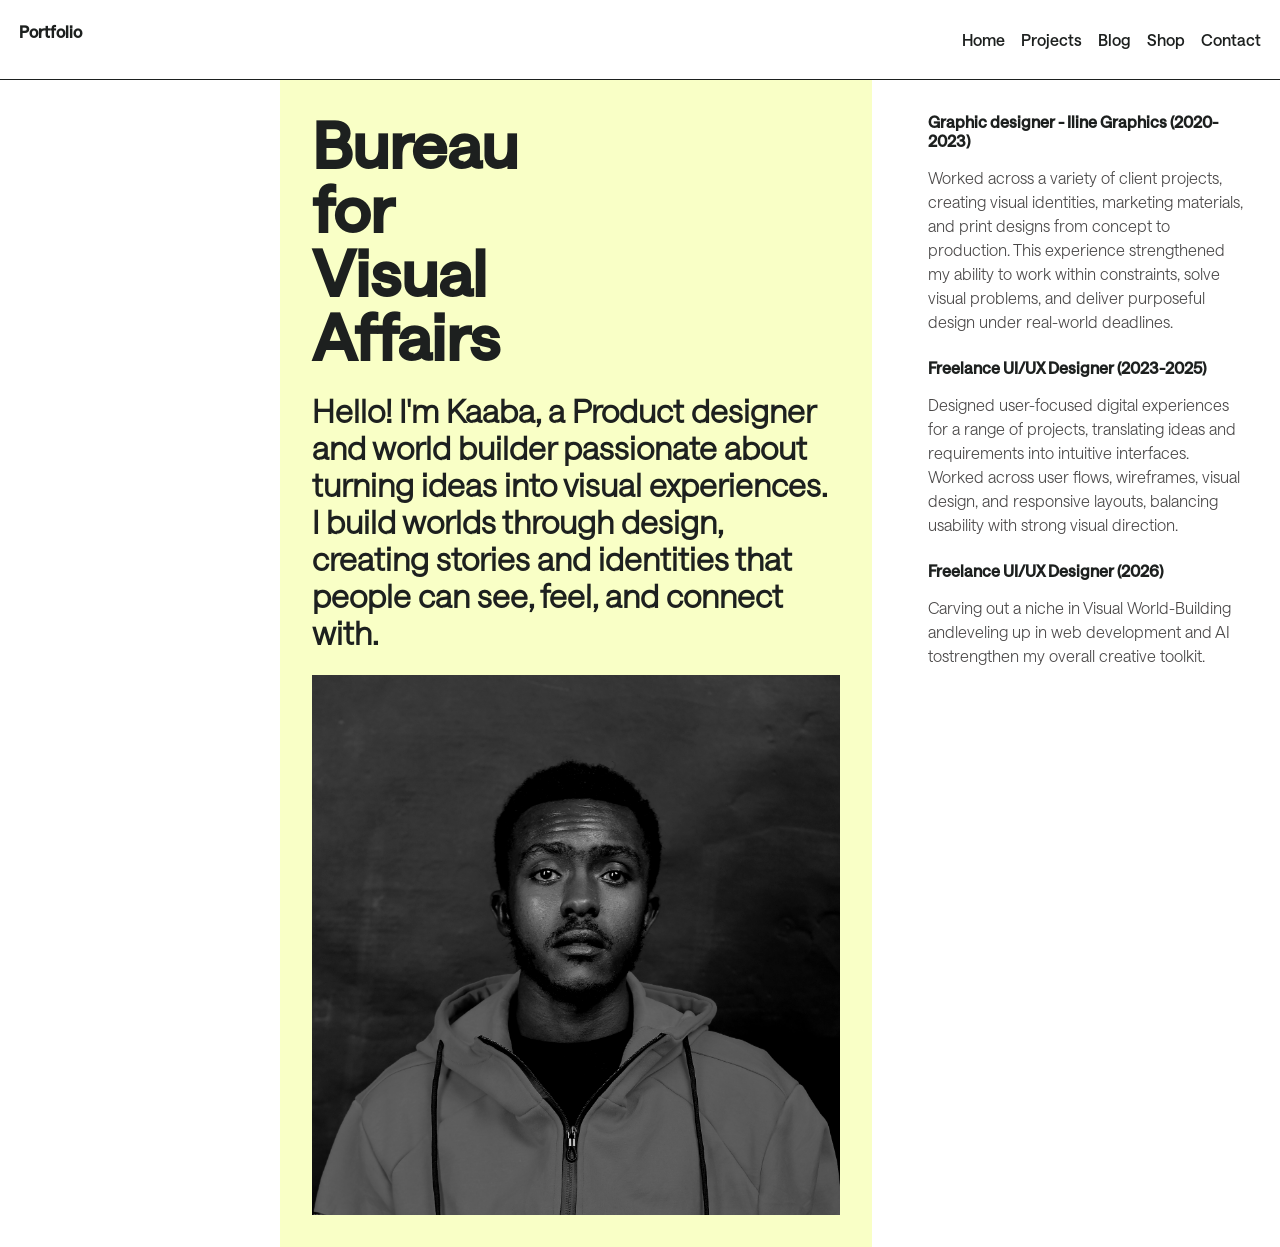
==== index.html @ 259a39a0 "update" ====
<!DOCTYPE html>
<html lang="en">
<head>
  <meta charset="UTF-8">
  <meta name="viewport" content="width=device-width, initial-scale=1.0">
  <link rel="stylesheet" href="style.css">
  <title>Onlykaaba 
    Portforlio
  </title>
</head>
<body>
  <header>
   <h4>Portfolio</h4>
   <nav>
      <ul class="menu">
       <li ><a class="menu-item" href="index.html">Home</a></li>
       <li ><a class="menu-item" href="projects.html">Projects</a></li>
       <li><a class="menu-item" href="blog.html">Blog</a></li>
       <li><a class="menu-item" href="shop.html">Shop</a></li>
       <li ><a class="menu-item" href="contact.html">Contact</a></li>
      </ul>
   </nav>
  </header>
 <main>
  <section class="intro">
    <div class="about">
      <h4></h4>
    </div>
  </section>
   <section class="Hero">
      <div class="container">
        <h1>Bureau for Visual Affairs</h1>
       <div class="text-box">
         <h5>Hello! I'm Kaaba, a Product designer and world builder passionate about turning ideas into visual experiences. I build worlds through design, creating stories and identities that people can see, feel, and connect with.</h5>
       </div>
       <div class="hero-image"></div>
      </div>
   </section>

   <section class="story">
    <div class="">
          <div class="experience">
            <div class="i-line">
              <h4>Graphic designer - Iline Graphics <b>(2020-2023)</b></h4>
              <p>Worked across a variety of client projects, creating visual identities, marketing materials, and print designs from concept to production. This experience strengthened my ability to work within constraints, solve visual problems, and deliver purposeful design under real-world deadlines.</p>
            </div>
            <div class="i-line">
              <h4>Freelance UI/UX Designer <b>(2023-2025)</b></h4>
              <p>Designed user-focused digital experiences for a range of projects, translating ideas and requirements into intuitive interfaces. Worked across user flows, wireframes, visual design, and responsive layouts, balancing usability with strong visual direction.</p>
            </div>
            <div class="i-line">
              <h4>Freelance UI/UX Designer <b>(2026)</b></h4>
              <p>Carving out a niche in Visual World-Building andleveling up in web development and AI tostrengthen my overall creative toolkit.</p>
            </div>
          </div>
      </div>
   </section>
 </main>
</body>



  

</html>
---- style.css ----
/* global styles */
*{
    margin: 0;
    box-sizing: border-box;
    /* border: 1px solid black; */
}

@font-face {
    font-family: 'saans' ;
    src: url(/resources/saans-font-family/Saans-TRIAL-Medium.otf);
}

@font-face {
    font-family: 'saans-light' ;
    src: url(/resources/saans-font-family/Saans-TRIAL-Light.otf);
}










a{
    text-decoration: none;
    color: #0e9594;
}

p{
    font-family: 'saans-light';
    font-weight: normal;
    color: rgb(73, 71, 71);
    line-height: 150%;
    
   
}

h1{
    font-family: 'saans';
    font-size: clamp(64px , 5vw, 96px);
    line-height: 100%;
}

h4{
    font-family: 'saans';
    margin-bottom: 1rem;

}

h5{
    font-family: 'saans-light';
    font-size:clamp(24px, 5vw, 32px);
}


html body{
    font-family:'satoshi' ;
    font-weight: normal;
    color: #1d201f;
    overflow-x: hidden;
    margin-top: 80px;
}


main{
    display: grid;
    grid-template-columns: 20% 1fr 30%;
    justify-items: stretch;
    gap: 24px;
    min-height: 100dvh; 
    width: 100%;
}

section{
    display: flex;
    flex-direction: column;
    gap: 80px;
}

.story{
    padding: clamp(1rem ,5vw ,2rem );
}


.hero > .container{
    display: flex;
    flex-direction: column;
    width: 100%;
}

.exp{
    background-color: #f9ffc6;
    padding: 1rem;
}




/* header section */
header{
    display: flex;
    justify-content: space-between;
    align-items: center;
    height: 80px;
    padding: 1.2rem;
    width: 100%;
    position: fixed;
    top: 0;
    font-family: 'saans';
    background-color: white;
    border-bottom: 1px solid #1d201f;
}
.menu{
    display: flex;
    list-style-type: none;
}

.menu-item{
    margin-left: 1rem;
    color: #1d201f;
}



/* hero section */
.Hero{
    background-color: #f9ffc6;
    padding: clamp(1rem ,5vw ,2rem );
}
.container{
 display: grid;
 grid-template-columns: 1fr 1fr;
 gap:  24px 0;
}

.container > img{
    width: 100%;
}

.text-box{
    display: flex;
    flex-direction: column;
    gap: 16px;
   
}

.hero-image{
    grid-column: 1 / 4;
    min-width: 200px;
  
}




.hero-image{
  background-image: url(/resources/black\ and\ white\ \(1\).png);
  height: 60dvh;
  background-repeat: no-repeat;
  background-size: cover;
  background-position: center;
}


.experience{
    display: flex;
    flex-direction: column;
    gap: 24px;
}







































@media (max-width: 768px) {
  nav {
    display: none; /* Hidden on screens wider than 768px */
  }

  .text-box{
    grid-column: 1 / 4;
}


 .intro{
    display: none;
 }

 
main{
    display: grid;
    grid-template-columns: 1fr ;
    justify-items: stretch; 
}

.container{
   display: flex;
   flex-direction: column;
   gap: 16px;
}


}


@media (min-width: 768px) and (max-width: 1024px) {

.text-box{
   grid-column: 1 / 3;
}

.experience{
    display: grid;
    grid-template-columns: repeat(1, 1fr);
    gap: 24px;
}

.i-line{
    padding: 1rem;
}

main{
    display: grid;
    grid-template-columns: 10% 1fr 20%;
    justify-items: stretch;
    min-height: 100dvh; 
    padding: 0 1.5rem;
}



}


@media (min-width: 1024px){
    .text-box{
        grid-column: 1 / 4;
    }

    .hero-image{
        grid-column: 1 / 5;
    }
}
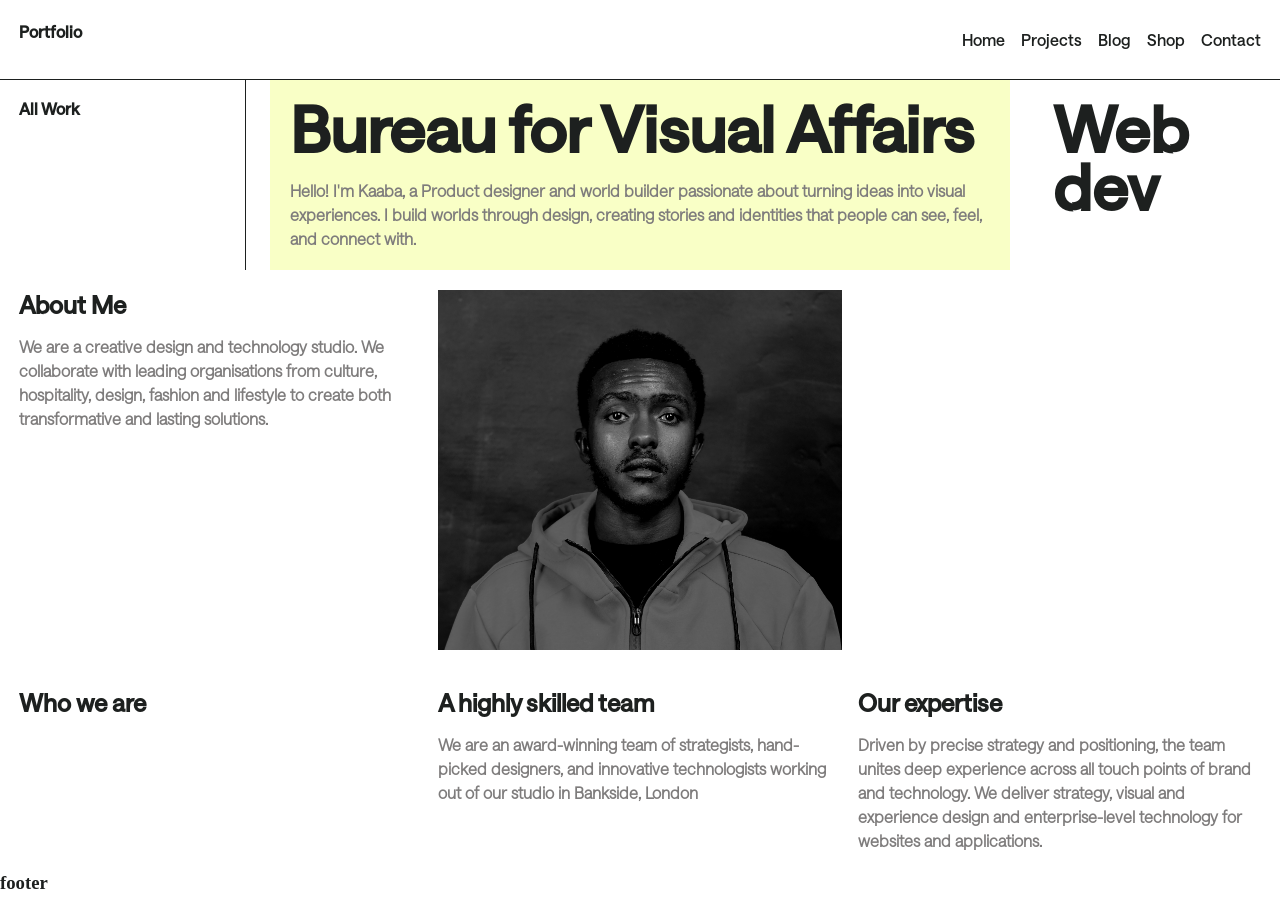
==== commit 2068a795: "layout masterclass" ====
--- a/index.html
+++ b/index.html
@@ -22,40 +22,58 @@
    </nav>
   </header>
  <main>
-  <section class="intro">
-    <div class="about">
-      <h4></h4>
+  <section class="All-work-section">
+    <div>
+      <h4>All Work</h4>
     </div>
   </section>
-   <section class="Hero">
-      <div class="container">
-        <h1>Bureau for Visual Affairs</h1>
-       <div class="text-box">
-         <h5>Hello! I'm Kaaba, a Product designer and world builder passionate about turning ideas into visual experiences. I build worlds through design, creating stories and identities that people can see, feel, and connect with.</h5>
-       </div>
-       <div class="hero-image"></div>
+  <section class="Hero-container">
+        <h1 class="Hero-text">Bureau for Visual Affairs</h1>
+        <p class="paragraph">Hello! I'm Kaaba, a Product designer and world builder passionate about turning ideas into visual experiences. I build worlds through design, creating stories and identities that people can see, feel, and connect with.</p>
+        <div class="hero-image"></div>
+  </section>
+
+ </section>
+ <section class="story">
+    <div>
+      <h1>Web dev</h1>
+    </div>
+  </section>
+  <section class="About-section">
+    <div class="About-container">
+      <div>
+       <h2>About Me</h2>
+       <p class="paragraph">We are a creative design and technology studio. We collaborate with leading organisations from culture, hospitality, design, fashion and lifestyle to create both transformative and lasting solutions.</p>
       </div>
-   </section>
+      
+      <div class="image">
+       <img src="/resources/black and white (1).png" alt="">
+      </div>
+    </div>
+  </section>
+  <section class="who-we-are">
+    <div class="who-we-are-container">
+      <div class="who-we-are-heading">
+        <h2>Who we are</h2>
+      </div>
+      <div class="filler"></div>
+      <div class="who-we-are-text-1">
+        <h2>A highly skilled team</h2>
+        <p class="paragraph">We are an award-winning team of strategists, hand-picked designers, and innovative technologists working out of our studio in Bankside, London</p>
+      </div>
+      <div class="filler"></div>
+      <div class="who-we-are-text-2">
+        <h2>Our expertise</h2>
+        <p class="paragraph">Driven by precise strategy and positioning, the team unites deep experience across all touch points of brand and technology. We deliver strategy, visual and experience design and enterprise-level technology for websites and applications.</p>
+      </div>
+    </div>
 
-   <section class="story">
-    <div class="">
-          <div class="experience">
-            <div class="i-line">
-              <h4>Graphic designer - Iline Graphics <b>(2020-2023)</b></h4>
-              <p>Worked across a variety of client projects, creating visual identities, marketing materials, and print designs from concept to production. This experience strengthened my ability to work within constraints, solve visual problems, and deliver purposeful design under real-world deadlines.</p>
-            </div>
-            <div class="i-line">
-              <h4>Freelance UI/UX Designer <b>(2023-2025)</b></h4>
-              <p>Designed user-focused digital experiences for a range of projects, translating ideas and requirements into intuitive interfaces. Worked across user flows, wireframes, visual design, and responsive layouts, balancing usability with strong visual direction.</p>
-            </div>
-            <div class="i-line">
-              <h4>Freelance UI/UX Designer <b>(2026)</b></h4>
-              <p>Carving out a niche in Visual World-Building andleveling up in web development and AI tostrengthen my overall creative toolkit.</p>
-            </div>
-          </div>
-      </div>
-   </section>
+  </section>
  </main>
+  <footer>
+    <h3>footer</h3>
+  </footer>
+
 </body>
 
 
--- a/style.css
+++ b/style.css
@@ -20,8 +20,22 @@
 
 
 
-
-
+.image{
+    height: 360px;
+    width: 100%;
+    grid-column: span 1;
+
+}
+
+
+.image img{
+  width: 100%;
+  height: 100%;
+  object-fit: cover; /* Use 'contain' to show full image without cropping */
+  display: block;
+  overflow: hidden;
+
+}
 
 
 a{
@@ -29,19 +43,26 @@
     color: #0e9594;
 }
 
-p{
+.paragraph{
     font-family: 'saans-light';
-    font-weight: normal;
-    color: rgb(73, 71, 71);
+    font-weight: 600;
+    color: rgb(126, 124, 124);
     line-height: 150%;
-    
-   
+    grid-column: span 2;
+
 }
 
 h1{
     font-family: 'saans';
     font-size: clamp(64px , 5vw, 96px);
-    line-height: 100%;
+    line-height: 90%;
+    margin-bottom: 1.4rem;
+}
+
+h2{
+
+   font-family: 'saans';
+   margin-bottom: 1rem;
 }
 
 h4{
@@ -53,6 +74,7 @@
 h5{
     font-family: 'saans-light';
     font-size:clamp(24px, 5vw, 32px);
+    font-weight: 300;
 }
 
 
@@ -62,44 +84,31 @@
     color: #1d201f;
     overflow-x: hidden;
     margin-top: 80px;
+    height: fit-content;
 }
 
 
 main{
     display: grid;
-    grid-template-columns: 20% 1fr 30%;
+    grid-template-columns: 1fr 3fr 1fr;
     justify-items: stretch;
-    gap: 24px;
-    min-height: 100dvh; 
+    gap: 0 24px;
+    height: fit-content;
     width: 100%;
 }
 
 section{
-    display: flex;
-    flex-direction: column;
-    gap: 80px;
-}
-
-.story{
-    padding: clamp(1rem ,5vw ,2rem );
-}
-
-
-.hero > .container{
-    display: flex;
-    flex-direction: column;
-    width: 100%;
-}
-
-.exp{
-    background-color: #f9ffc6;
-    padding: 1rem;
-}
-
-
+    padding: clamp(0.4rem ,5vw ,1.2rem);
+}
+
+.intro{
+    grid-column: span 3;
+    
+}
 
 
 /* header section */
+
 header{
     display: flex;
     justify-content: space-between;
@@ -126,19 +135,21 @@
 
 
 /* hero section */
-.Hero{
+.Hero-container{
     background-color: #f9ffc6;
-    padding: clamp(1rem ,5vw ,2rem );
-}
-.container{
+    padding: clamp(0.4rem ,5vw ,1.2rem);
+}
+
+
+
+
+/* .Hero-container{
  display: grid;
- grid-template-columns: 1fr 1fr;
- gap:  24px 0;
-}
-
-.container > img{
-    width: 100%;
-}
+ grid-template-columns: repeat(4 1fr);
+ gap:  16px;
+ height: fit-content;
+} */
+
 
 .text-box{
     display: flex;
@@ -147,29 +158,42 @@
    
 }
 
-.hero-image{
-    grid-column: 1 / 4;
-    min-width: 200px;
-  
-}
-
-
-
-
-.hero-image{
-  background-image: url(/resources/black\ and\ white\ \(1\).png);
-  height: 60dvh;
-  background-repeat: no-repeat;
-  background-size: cover;
-  background-position: center;
-}
-
-
-.experience{
-    display: flex;
-    flex-direction: column;
-    gap: 24px;
-}
+.All-work-section{
+    border-right: 1px solid #1d201f;
+}
+
+
+.About-section{
+    grid-column: span 3;
+}
+
+.About-container{
+    display: grid;
+    grid-template-columns: repeat(3 ,1fr);
+    gap: 16px;
+}
+
+.who-we-are{
+    grid-column: span 3;
+}
+
+.who-we-are-container {
+    display: grid;
+    grid-template-columns: repeat(3, 1fr);
+    gap: 1rem;
+
+}
+
+
+
+
+footer{
+   
+    height: 40%;
+}
+
+
+
 
 
 
@@ -210,59 +234,73 @@
 
 
 @media (max-width: 768px) {
+
+
+ .Hero-container{
+    grid-column: span 3;
+ }
+
+ .All-work-section{
+    grid-column: span 3;
+ }
+
+ .Hero-text{
+    grid-column: span 3;
+ }
+
+ .about-me{
+    grid-column: span 3;
+ }
+
   nav {
     display: none; /* Hidden on screens wider than 768px */
   }
 
-  .text-box{
-    grid-column: 1 / 4;
-}
-
-
- .intro{
+ 
+
+ .story{
+    grid-column: span 3;
+ }
+
+ .About-container{
+    display: grid;
+    grid-template-columns: repeat(1,1fr);
+}
+
+.who-we-are-heading{
+    grid-column: span 3;
+}
+
+.who-we-are-text-1 {
+   grid-column: span 2;
+
+}
+
+.who-we-are-text-2 {
+   grid-column: span 2;
+
+}
+
+}
+
+
+@media (min-width: 768px) and (max-width: 1024px) {
+
+ .Hero-container{
+    grid-column: span 2;
+ }
+
+ .filler{
     display: none;
  }
 
- 
-main{
-    display: grid;
-    grid-template-columns: 1fr ;
-    justify-items: stretch; 
-}
-
-.container{
-   display: flex;
-   flex-direction: column;
-   gap: 16px;
-}
-
-
-}
-
-
-@media (min-width: 768px) and (max-width: 1024px) {
-
-.text-box{
-   grid-column: 1 / 3;
-}
-
-.experience{
-    display: grid;
-    grid-template-columns: repeat(1, 1fr);
-    gap: 24px;
-}
-
+.
 .i-line{
     padding: 1rem;
 }
 
-main{
-    display: grid;
-    grid-template-columns: 10% 1fr 20%;
-    justify-items: stretch;
-    min-height: 100dvh; 
-    padding: 0 1.5rem;
-}
+
+
 
 
 
@@ -270,11 +308,10 @@
 
 
 @media (min-width: 1024px){
-    .text-box{
-        grid-column: 1 / 4;
-    }
-
-    .hero-image{
-        grid-column: 1 / 5;
-    }
+
+     .filler{
+    display: none;
+ }
+
+    
 }
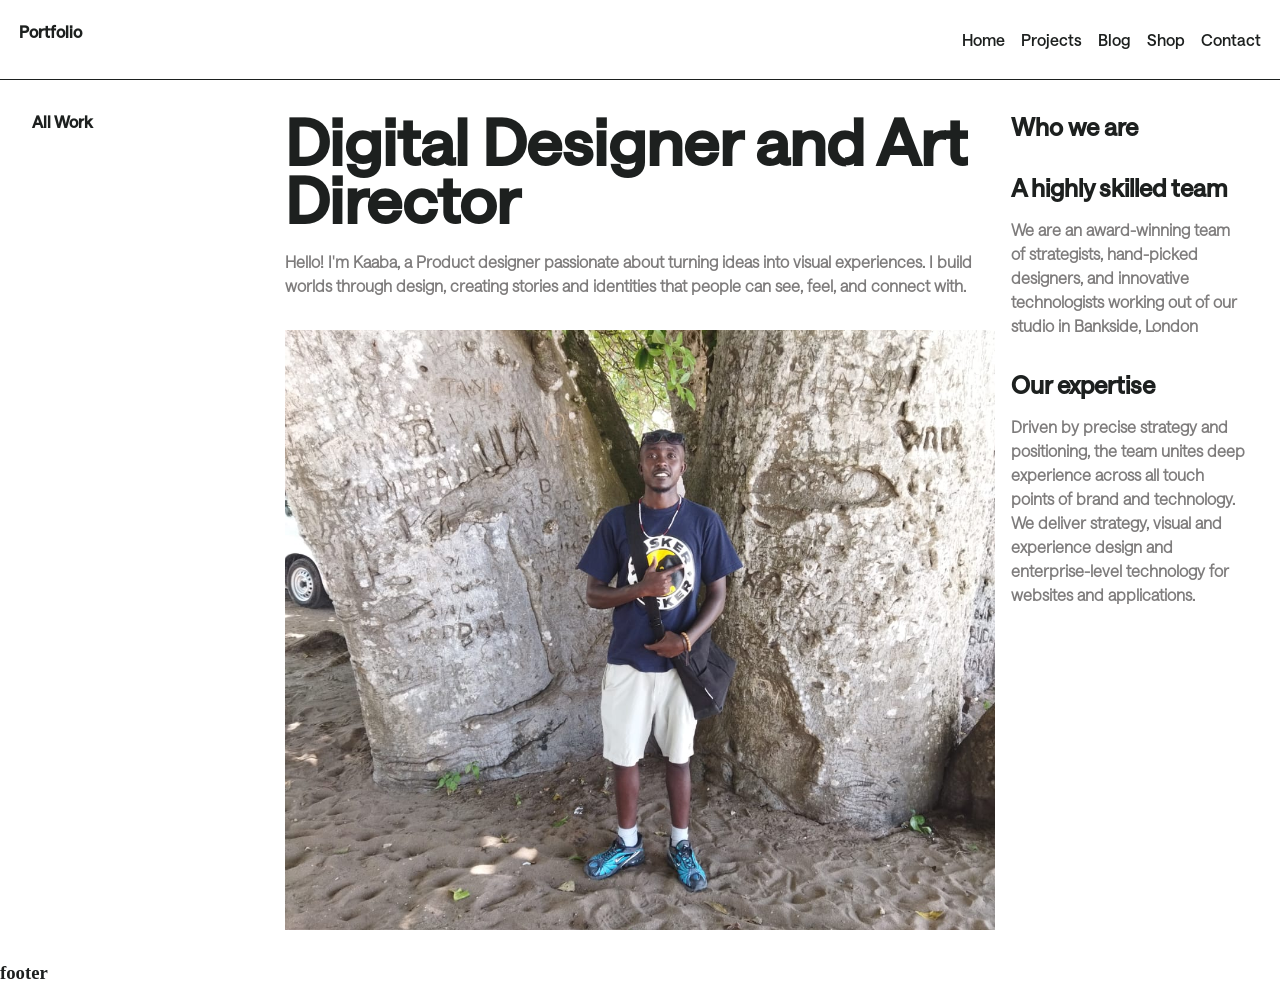
==== commit fd9f62c3: "hero image change" ====
--- a/index.html
+++ b/index.html
@@ -28,47 +28,37 @@
     </div>
   </section>
   <section class="Hero-container">
-        <h1 class="Hero-text">Bureau for Visual Affairs</h1>
-        <p class="paragraph">Hello! I'm Kaaba, a Product designer and world builder passionate about turning ideas into visual experiences. I build worlds through design, creating stories and identities that people can see, feel, and connect with.</p>
-        <div class="hero-image"></div>
+       <div>
+         <h1 class="Hero-text">Digital Designer and Art Director</h1>
+         <p class="paragraph">Hello! I'm Kaaba, a Product designer passionate about turning ideas into visual experiences.  I build worlds through design, creating stories and identities that people can see, feel, and connect with.</p>
+       </div>
+
+       <div class="image">
+        <img src="/resources/WhatsApp Image 2026-08-20 at 7.29.05 PM.jpeg" alt="">
+       </div>
   </section>
 
  </section>
  <section class="story">
-    <div>
-      <h1>Web dev</h1>
-    </div>
-  </section>
-  <section class="About-section">
-    <div class="About-container">
-      <div>
-       <h2>About Me</h2>
-       <p class="paragraph">We are a creative design and technology studio. We collaborate with leading organisations from culture, hospitality, design, fashion and lifestyle to create both transformative and lasting solutions.</p>
-      </div>
-      
-      <div class="image">
-       <img src="/resources/black and white (1).png" alt="">
-      </div>
-    </div>
-  </section>
-  <section class="who-we-are">
     <div class="who-we-are-container">
       <div class="who-we-are-heading">
         <h2>Who we are</h2>
       </div>
-      <div class="filler"></div>
+      
       <div class="who-we-are-text-1">
         <h2>A highly skilled team</h2>
         <p class="paragraph">We are an award-winning team of strategists, hand-picked designers, and innovative technologists working out of our studio in Bankside, London</p>
       </div>
-      <div class="filler"></div>
+      
       <div class="who-we-are-text-2">
         <h2>Our expertise</h2>
         <p class="paragraph">Driven by precise strategy and positioning, the team unites deep experience across all touch points of brand and technology. We deliver strategy, visual and experience design and enterprise-level technology for websites and applications.</p>
       </div>
+      
     </div>
-
   </section>
+ 
+  
  </main>
   <footer>
     <h3>footer</h3>
--- a/style.css
+++ b/style.css
@@ -14,29 +14,6 @@
     font-family: 'saans-light' ;
     src: url(/resources/saans-font-family/Saans-TRIAL-Light.otf);
 }
-
-
-
-
-
-
-.image{
-    height: 360px;
-    width: 100%;
-    grid-column: span 1;
-
-}
-
-
-.image img{
-  width: 100%;
-  height: 100%;
-  object-fit: cover; /* Use 'contain' to show full image without cropping */
-  display: block;
-  overflow: hidden;
-
-}
-
 
 a{
     text-decoration: none;
@@ -49,6 +26,7 @@
     color: rgb(126, 124, 124);
     line-height: 150%;
     grid-column: span 2;
+    margin-bottom: 1rem;
 
 }
 
@@ -92,14 +70,13 @@
     display: grid;
     grid-template-columns: 1fr 3fr 1fr;
     justify-items: stretch;
-    gap: 0 24px;
+    gap: 48px 16px;
     height: fit-content;
     width: 100%;
-}
-
-section{
-    padding: clamp(0.4rem ,5vw ,1.2rem);
-}
+    padding: clamp(1.2rem , 5vw , 2rem);
+}
+
+
 
 .intro{
     grid-column: span 3;
@@ -135,21 +112,28 @@
 
 
 /* hero section */
+
+
+
+
+
 .Hero-container{
-    background-color: #f9ffc6;
-    padding: clamp(0.4rem ,5vw ,1.2rem);
-}
-
-
-
-
-/* .Hero-container{
  display: grid;
  grid-template-columns: repeat(4 1fr);
  gap:  16px;
- height: fit-content;
-} */
-
+} 
+
+
+.image{
+    max-height: 600px;
+}
+
+.image img{
+  width: 100%;
+  height: 100%;
+  object-fit: cover; /* Use 'contain' to show full image without cropping */
+  overflow: hidden;
+}
 
 .text-box{
     display: flex;
@@ -158,9 +142,7 @@
    
 }
 
-.All-work-section{
-    border-right: 1px solid #1d201f;
-}
+
 
 
 .About-section{
@@ -173,25 +155,37 @@
     gap: 16px;
 }
 
-.who-we-are{
-    grid-column: span 3;
+
+
+.story{
+    grid-column: span 1;
 }
 
 .who-we-are-container {
     display: grid;
-    grid-template-columns: repeat(3, 1fr);
-    gap: 1rem;
-
-}
-
-
-
-
-footer{
+    grid-template-columns: repeat(3 , 1fr);
+    gap: 16px;
+}
+
+.who-we-are-heading{
+    grid-column: span 3;
+}
+.who-we-are-text-1 {
+    grid-column: span 3;
+}
+
+.who-we-are-text-2 {
+    grid-column: span 3;
+}
+
+
+
+
+/* footer{
    
     height: 40%;
 }
-
+ */
 
 
 
@@ -245,7 +239,7 @@
  }
 
  .Hero-text{
-    grid-column: span 3;
+    grid-column: span 2;
  }
 
  .about-me{
@@ -256,30 +250,22 @@
     display: none; /* Hidden on screens wider than 768px */
   }
 
+  .story{
+    grid-column: span 4;
+}
+
  
 
- .story{
-    grid-column: span 3;
- }
+ 
 
  .About-container{
     display: grid;
     grid-template-columns: repeat(1,1fr);
 }
 
-.who-we-are-heading{
-    grid-column: span 3;
-}
-
-.who-we-are-text-1 {
-   grid-column: span 2;
-
-}
-
-.who-we-are-text-2 {
-   grid-column: span 2;
-
-}
+
+
+
 
 }
 
@@ -290,14 +276,26 @@
     grid-column: span 2;
  }
 
- .filler{
-    display: none;
- }
-
-.
-.i-line{
-    padding: 1rem;
-}
+
+ .story{
+    grid-column: span 3;
+}
+
+.who-we-are-heading{
+    grid-column: span 3;
+}
+.who-we-are-text-1 {
+    grid-column: span 1;
+}
+
+.who-we-are-text-2 {
+    grid-column: span 1;
+}
+
+
+
+
+
 
 
 
@@ -309,9 +307,6 @@
 
 @media (min-width: 1024px){
 
-     .filler{
-    display: none;
- }
 
     
 }
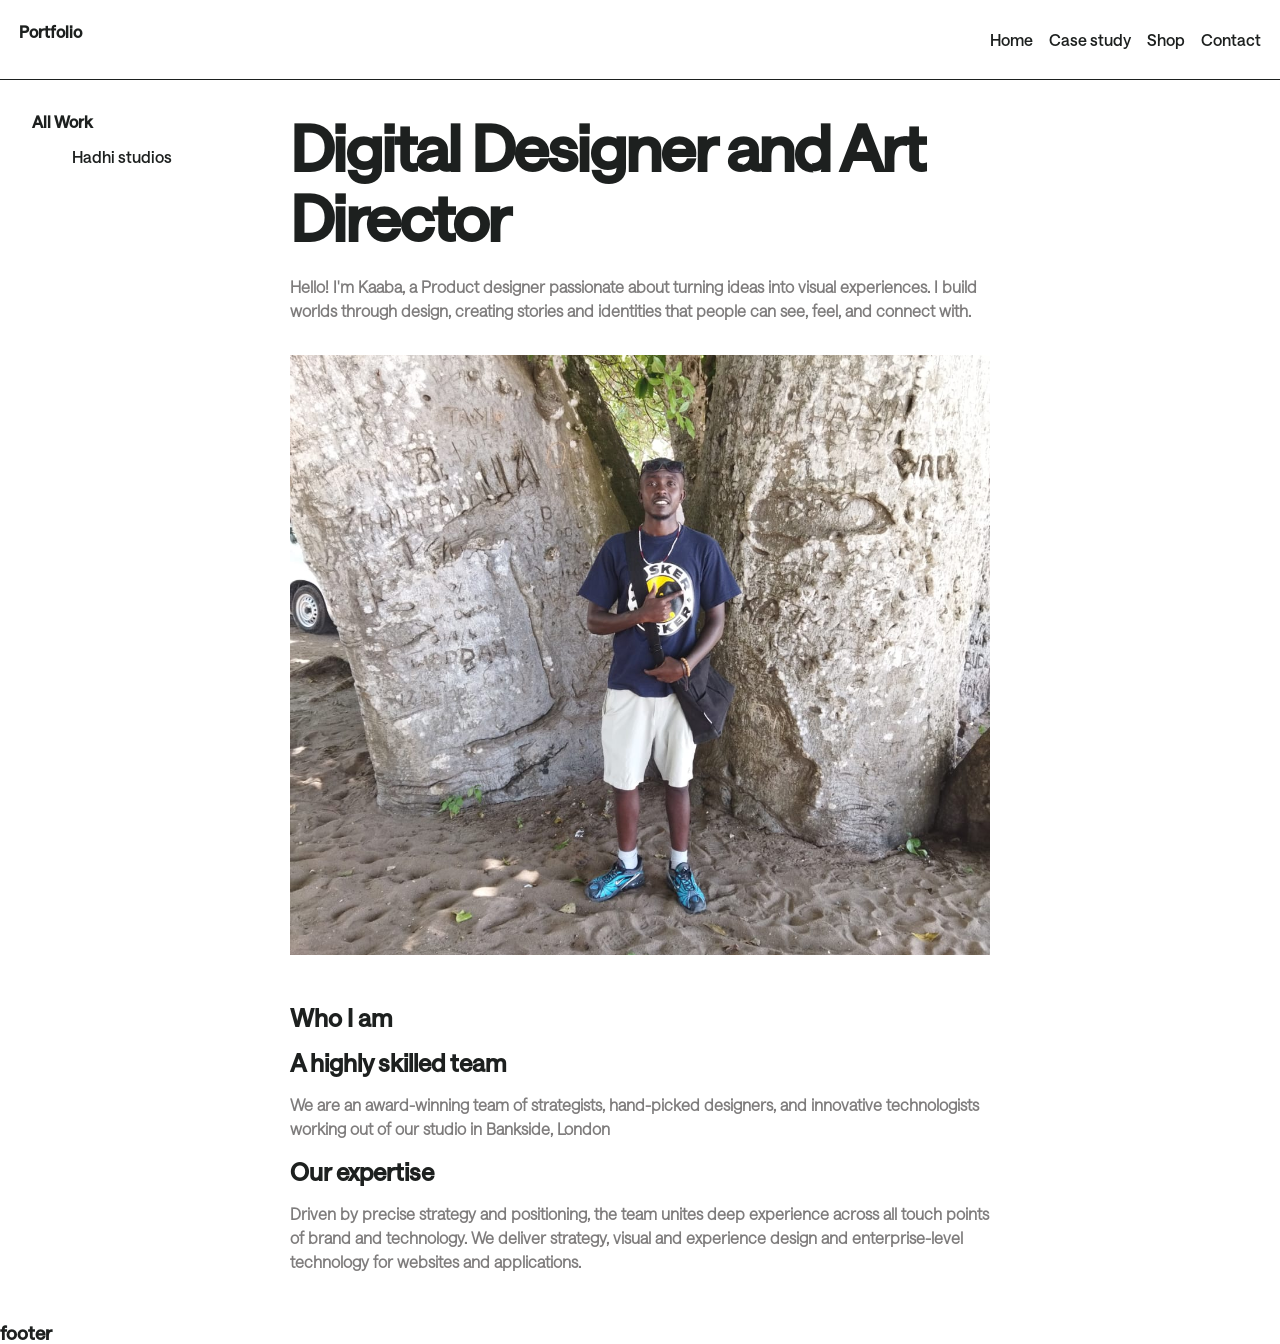
==== commit a53d7eeb: "case study" ====
--- a/index.html
+++ b/index.html
@@ -14,10 +14,10 @@
    <nav>
       <ul class="menu">
        <li ><a class="menu-item" href="index.html">Home</a></li>
-       <li ><a class="menu-item" href="projects.html">Projects</a></li>
-       <li><a class="menu-item" href="blog.html">Blog</a></li>
-       <li><a class="menu-item" href="shop.html">Shop</a></li>
-       <li ><a class="menu-item" href="contact.html">Contact</a></li>
+       <li ><a class="menu-item" href="projects.html">Case study</a></li>
+       <!-- <li><a class="menu-item" href="index.html">Blog</a></li> -->
+       <li><a class="menu-item" href="index.html">Shop</a></li>
+       <li ><a class="menu-item" href="index.html">Contact</a></li>
       </ul>
    </nav>
   </header>
@@ -25,6 +25,11 @@
   <section class="All-work-section">
     <div>
       <h4>All Work</h4>
+      <ul class="case-studies">
+        <li class="case-study-item">
+          Hadhi studios
+        </li>
+      </ul>
     </div>
   </section>
   <section class="Hero-container">
@@ -40,11 +45,10 @@
 
  </section>
  <section class="story">
+     <div class="who-we-are-heading">
+        <h2>Who I am</h2>
+      </div>
     <div class="who-we-are-container">
-      <div class="who-we-are-heading">
-        <h2>Who we are</h2>
-      </div>
-      
       <div class="who-we-are-text-1">
         <h2>A highly skilled team</h2>
         <p class="paragraph">We are an award-winning team of strategists, hand-picked designers, and innovative technologists working out of our studio in Bankside, London</p>
--- a/style.css
+++ b/style.css
@@ -33,7 +33,8 @@
 h1{
     font-family: 'saans';
     font-size: clamp(64px , 5vw, 96px);
-    line-height: 90%;
+    line-height: 110%;
+    letter-spacing: -2px;
     margin-bottom: 1.4rem;
 }
 
@@ -57,7 +58,7 @@
 
 
 html body{
-    font-family:'satoshi' ;
+    font-family:'saans' ;
     font-weight: normal;
     color: #1d201f;
     overflow-x: hidden;
@@ -70,7 +71,7 @@
     display: grid;
     grid-template-columns: 1fr 3fr 1fr;
     justify-items: stretch;
-    gap: 48px 16px;
+    gap: 48px 24px;
     height: fit-content;
     width: 100%;
     padding: clamp(1.2rem , 5vw , 2rem);
@@ -109,7 +110,10 @@
     color: #1d201f;
 }
 
-
+.case-study-item {
+    list-style-type: none;
+    font-family: 'saans';
+}
 
 /* hero section */
 
@@ -124,6 +128,10 @@
 } 
 
 
+div > img{
+    width: 100%;
+}
+
 .image{
     max-height: 600px;
 }
@@ -158,13 +166,11 @@
 
 
 .story{
-    grid-column: span 1;
+   grid-column: 2 / 3;
 }
 
 .who-we-are-container {
-    display: grid;
-    grid-template-columns: repeat(3 , 1fr);
-    gap: 16px;
+   grid-column: span 2;
 }
 
 .who-we-are-heading{
@@ -231,7 +237,11 @@
 
 
  .Hero-container{
-    grid-column: span 3;
+    grid-column: span 4;
+ }
+
+ .story{
+    grid-column: span 4;
  }
 
  .All-work-section{
@@ -250,9 +260,7 @@
     display: none; /* Hidden on screens wider than 768px */
   }
 
-  .story{
-    grid-column: span 4;
-}
+
 
  
 
@@ -272,29 +280,6 @@
 
 @media (min-width: 768px) and (max-width: 1024px) {
 
- .Hero-container{
-    grid-column: span 2;
- }
-
-
- .story{
-    grid-column: span 3;
-}
-
-.who-we-are-heading{
-    grid-column: span 3;
-}
-.who-we-are-text-1 {
-    grid-column: span 1;
-}
-
-.who-we-are-text-2 {
-    grid-column: span 1;
-}
-
-
-
-
 
 
 
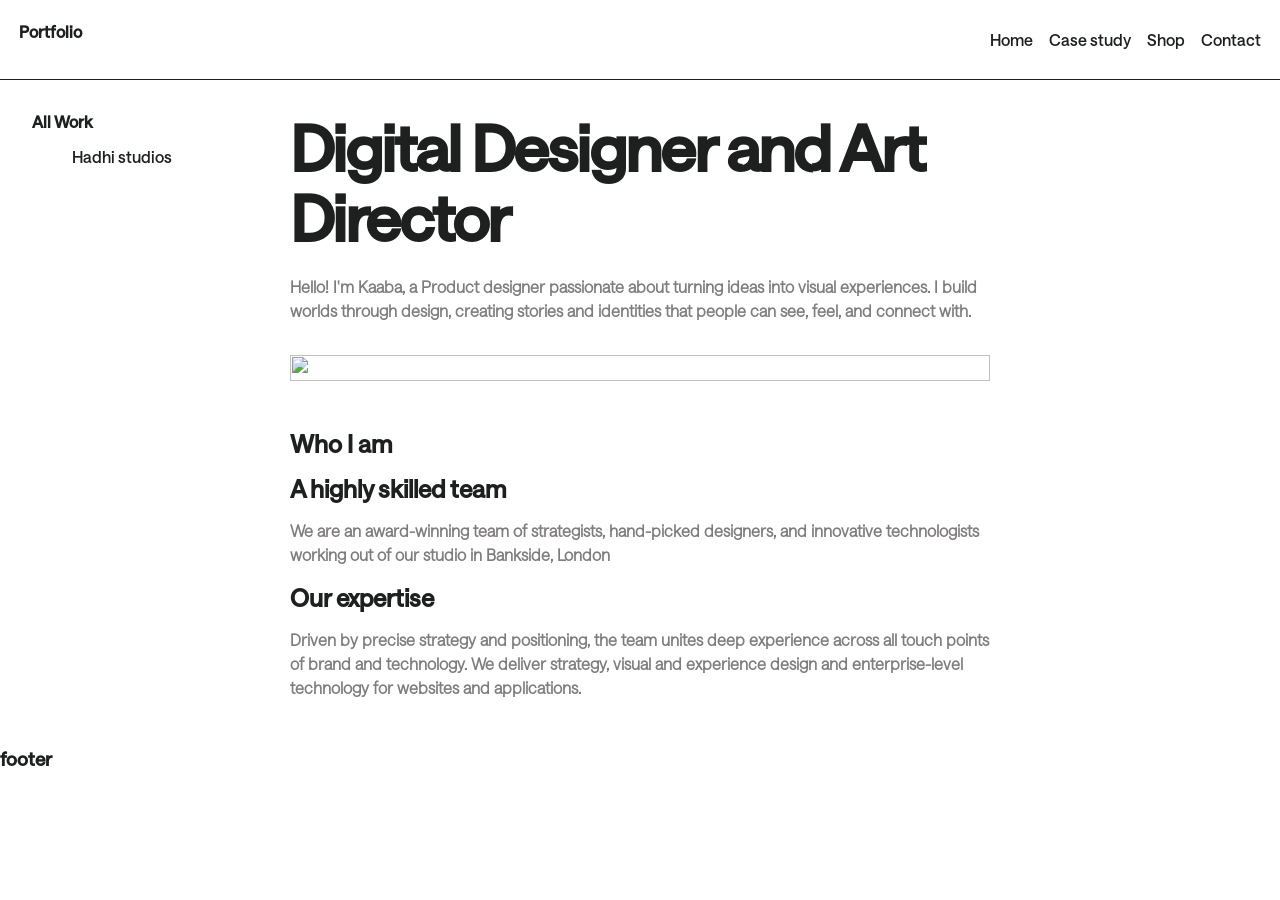
==== commit da339bfd: "webp" ====
--- a/index.html
+++ b/index.html
@@ -39,7 +39,7 @@
        </div>
 
        <div class="image">
-        <img src="/resources/WhatsApp Image 2026-08-20 at 7.29.05 PM.jpeg" alt="">
+        <img src="/resources/MacBook Pro 14_ - 5.webp" alt="">
        </div>
   </section>
 
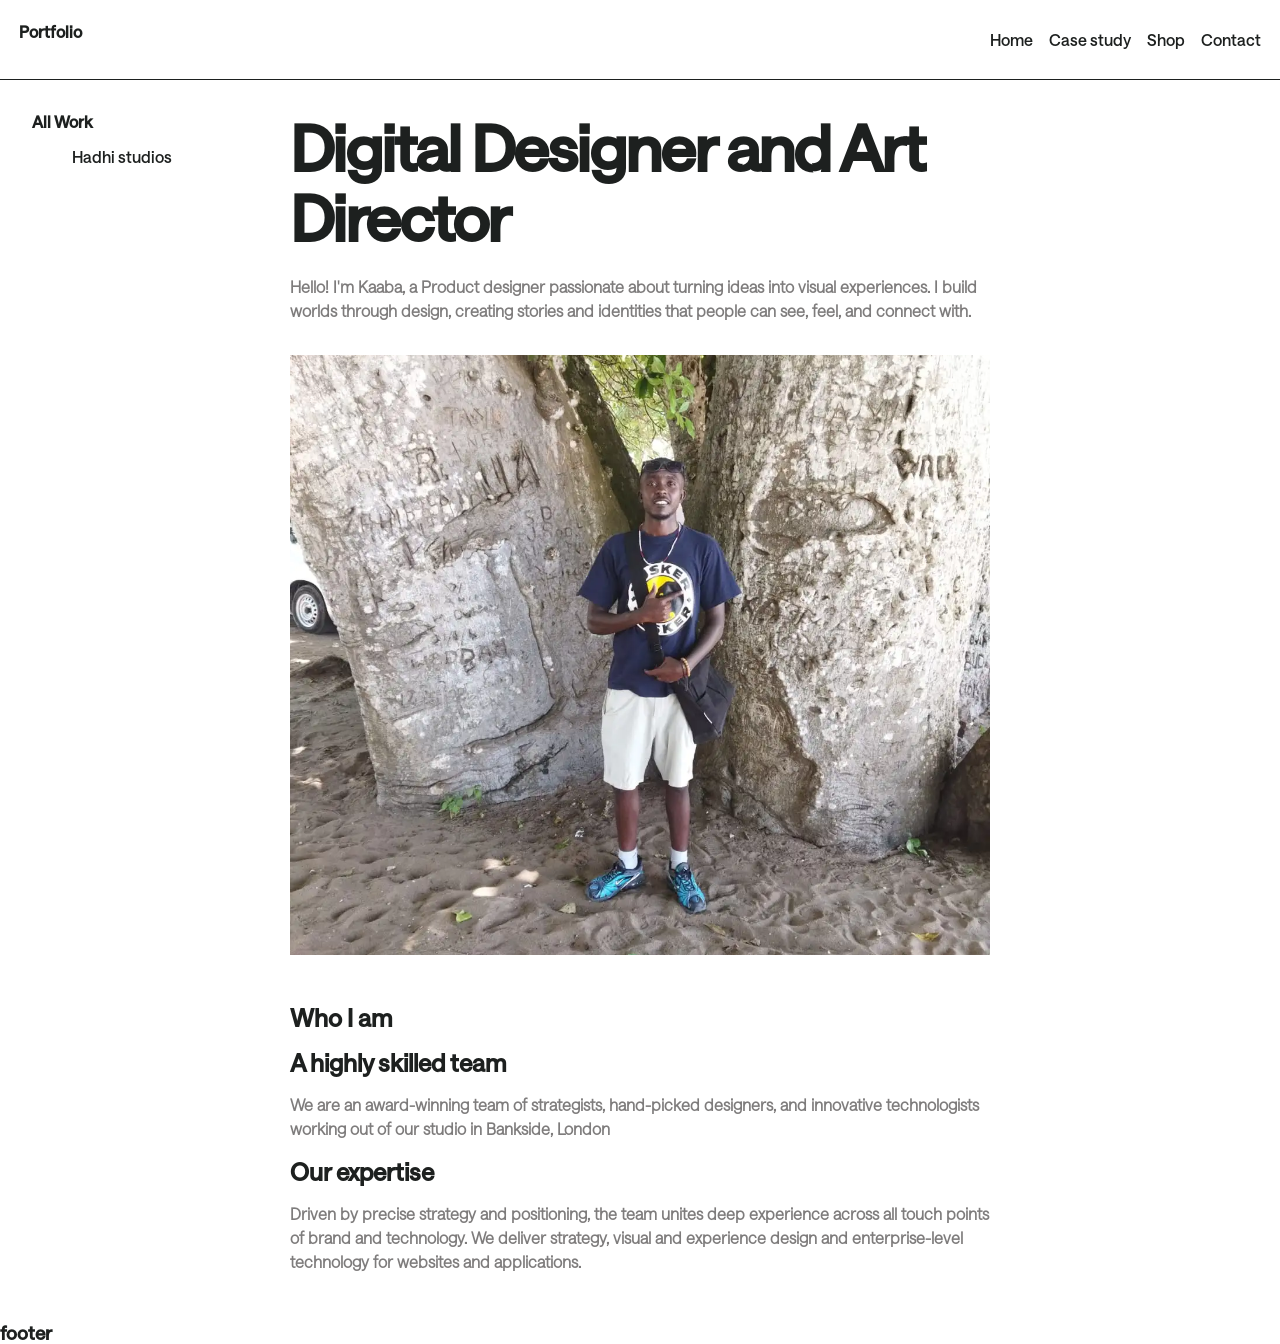
==== commit 6caae3a2: "webp 2" ====
--- a/index.html
+++ b/index.html
@@ -39,7 +39,7 @@
        </div>
 
        <div class="image">
-        <img src="/resources/MacBook Pro 14_ - 5.webp" alt="">
+        <img src="/resources/WhatsApp Image 2026-08-20 at 7.29.05 PM.webp" alt="">
        </div>
   </section>
 
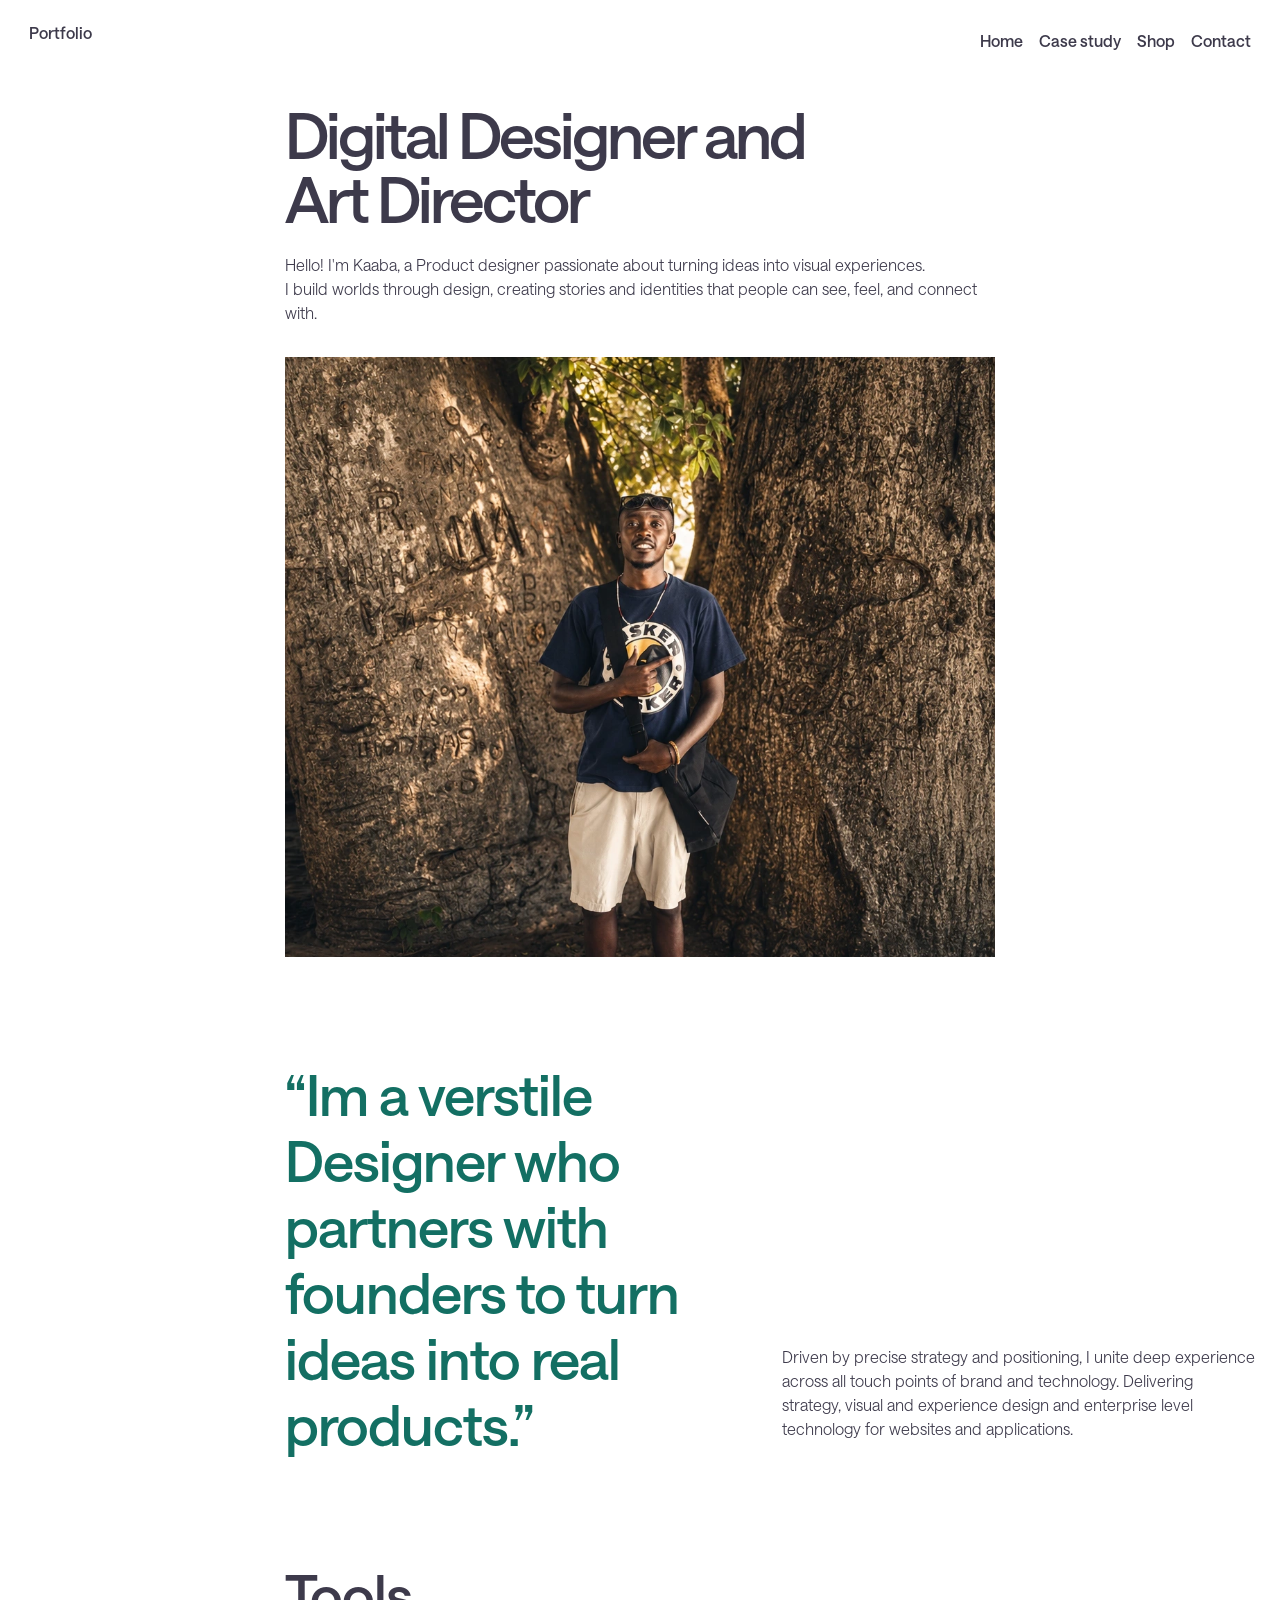
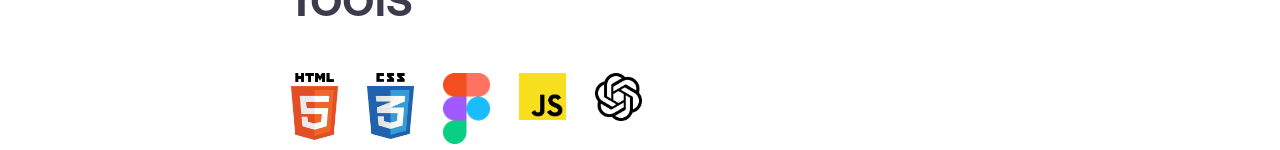
==== commit eded5e46: "updated site" ====
--- a/index.html
+++ b/index.html
@@ -9,6 +9,21 @@
   </title>
 </head>
 <body>
+
+ 
+    <ul class="menu-dropdown-list" id="menu-dropdown-list">
+      <li class="menu-list-item" ><a href="index.html">Home</a></li>
+      <li class="menu-list-item" ><a href="projects.html">Case study</a></li>
+      <!-- <li><a class="menu-item" href="index.html">Blog</a></li> -->
+      <li class="menu-list-item" ><a href="shop.html">Shop</a></li>
+      <li class="menu-list-item" ><a href="contact.html">Contact</a></li>
+      <div class="cancel-icon" id="cancel-icon">
+        <img src="/resources/close icon.svg" alt="">
+      </div>
+    </ul>
+   
+
+  
   <header>
    <h4>Portfolio</h4>
    <nav>
@@ -16,57 +31,74 @@
        <li ><a class="menu-item" href="index.html">Home</a></li>
        <li ><a class="menu-item" href="projects.html">Case study</a></li>
        <!-- <li><a class="menu-item" href="index.html">Blog</a></li> -->
-       <li><a class="menu-item" href="index.html">Shop</a></li>
+       <li><a class="menu-item" href="shop.html">Shop</a></li>
        <li ><a class="menu-item" href="index.html">Contact</a></li>
       </ul>
    </nav>
+   <div class="menu-icon" id="menu-icon">
+      <img src="/resources/menuicon 1 24px.svg" alt="">
+   </div>
   </header>
  <main>
   <section class="All-work-section">
-    <div>
-      <h4>All Work</h4>
-      <ul class="case-studies">
-        <li class="case-study-item">
-          Hadhi studios
-        </li>
-      </ul>
-    </div>
+   <!-- <div class="Services">
+     <h2>Services</h2>
+     <div class="all-work">
+       <h4 class="strategy">Strategy</h4>
+       <h4 class="Design">Design</h4>
+       <h4 class="Development">Development</h4>
+     </div>
+   </div> -->
   </section>
   <section class="Hero-container">
        <div>
-         <h1 class="Hero-text">Digital Designer and Art Director</h1>
-         <p class="paragraph">Hello! I'm Kaaba, a Product designer passionate about turning ideas into visual experiences.  I build worlds through design, creating stories and identities that people can see, feel, and connect with.</p>
+         <h1 class="Hero-text">Digital Designer and <br> Art Director</h1>
+         <p class="paragraph">Hello! I'm Kaaba, a Product designer passionate about turning ideas into visual experiences. <br> I build worlds through design, creating stories and identities that people can see, feel, and connect with.</p>
        </div>
 
        <div class="image">
-        <img src="/resources/WhatsApp Image 2026-08-20 at 7.29.05 PM.webp" alt="">
+        <img src="/resources/Image Aug 22, 2026, 11_23_51 PM.webp" alt="">
        </div>
   </section>
 
  </section>
  <section class="story">
      <div class="who-we-are-heading">
-        <h2>Who I am</h2>
+        
       </div>
     <div class="who-we-are-container">
       <div class="who-we-are-text-1">
-        <h2>A highly skilled team</h2>
-        <p class="paragraph">We are an award-winning team of strategists, hand-picked designers, and innovative technologists working out of our studio in Bankside, London</p>
+        <h2 class="aboutt">  “Im a verstile Designer who partners with founders to turn ideas into real products.”</h2>
       </div>
       
       <div class="who-we-are-text-2">
-        <h2>Our expertise</h2>
-        <p class="paragraph">Driven by precise strategy and positioning, the team unites deep experience across all touch points of brand and technology. We deliver strategy, visual and experience design and enterprise-level technology for websites and applications.</p>
+        <div>
+         <p class="paragraph">Driven by precise strategy and positioning, I unite deep experience across all touch points of brand and technology. Delivering strategy, visual and experience design and enterprise level technology for websites and applications.</p>
+        </div>
       </div>
       
     </div>
   </section>
+
+  <section class="tools">
+    <h2>Tools</h2>
+     <div class="tools-container">
+       <img src="/resources/html5-with-wordmark-color-vector-logo-seeklogo/html5-with-wordmark-color-seeklogo.png" alt="">
+       <img src="/resources/css3-vector-logo-seeklogo/css3-seeklogo.png" alt="">
+       <img src="/resources/pngwing.com.png" alt="">
+       <img src="/resources/javascript-js-vector-logo-seeklogo/javascript-js-seeklogo.png" alt="">
+       <img src="/resources/pngwing.gptcom.png" alt="">
+       
+       
+     </div>
+
+  </section>
  
   
  </main>
-  <footer>
-    <h3>footer</h3>
-  </footer>
+ 
+
+  <script src="index.js"></script>
 
 </body>
 
--- a/style.css
+++ b/style.css
@@ -17,36 +17,84 @@
 
 a{
     text-decoration: none;
-    color: #0e9594;
+    color: #3d3a4b;
 }
 
 .paragraph{
     font-family: 'saans-light';
-    font-weight: 600;
-    color: rgb(126, 124, 124);
+    font-weight: 300;
     line-height: 150%;
     grid-column: span 2;
     margin-bottom: 1rem;
+   
+
+}
+
+
+
+.menu-dropdown-list{
+    list-style-type: none;
+    height: 100%;
+    background-color: #d0f4de;
+    z-index: 1000;
+    width: 300px;
+    position: fixed;
+    top: 0;
+    right: 0;
+    padding-left: 0;
+    padding-top: 40px;
+    transform: translateX(100%);
+    transition: transform 0.3s ease-in-out;
+    
+}
+
+.menu-dropdown-list.active {
+    transform: translateX(0);
+}
+
+.menu-list-item {
+    font-size: clamp(1rem , 5vw , 1.6rem );
+    padding: 0.6rem;
+    width: 100%;
+}
+
+
+.cancel-icon {
+    width: 40px;
+    height: 40px;
+    position: fixed;
+    top: 10px;
+    right: 10px;
 
 }
 
 h1{
     font-family: 'saans';
     font-size: clamp(64px , 5vw, 96px);
-    line-height: 110%;
-    letter-spacing: -2px;
-    margin-bottom: 1.4rem;
+    line-height: 100%;
+    letter-spacing: -3px;
+    margin: 1.4rem 0 ;
+    font-weight: 500;
 }
 
 h2{
 
    font-family: 'saans';
-   margin-bottom: 1rem;
+   font-weight: 200;
+   font-size:clamp( 40px ,5vw, 56px);
+   letter-spacing: -1px;
+  
+}
+
+h3{
+    font-weight: 100;
+    font-size: clamp(16px ,5vw, 24px);
 }
 
 h4{
     font-family: 'saans';
     margin-bottom: 1rem;
+    font-weight: 300;
 
 }
 
@@ -60,9 +108,8 @@
 html body{
     font-family:'saans' ;
     font-weight: normal;
-    color: #1d201f;
+    color: #3d3a4b;
     overflow-x: hidden;
-    margin-top: 80px;
     height: fit-content;
 }
 
@@ -71,10 +118,11 @@
     display: grid;
     grid-template-columns: 1fr 3fr 1fr;
     justify-items: stretch;
-    gap: 48px 24px;
+    gap: 24px 24px;
     height: fit-content;
     width: 100%;
-    padding: clamp(1.2rem , 5vw , 2rem);
+    padding: 0 24px ;
+    margin-top: 80px;
 }
 
 
@@ -92,33 +140,47 @@
     justify-content: space-between;
     align-items: center;
     height: 80px;
-    padding: 1.2rem;
+    padding: 1.8rem;
     width: 100%;
     position: fixed;
     top: 0;
     font-family: 'saans';
     background-color: white;
-    border-bottom: 1px solid #1d201f;
+    z-index: 100;
+    
 }
 .menu{
     display: flex;
     list-style-type: none;
 }
 
-.menu-item{
+
+.menu-item {
     margin-left: 1rem;
-    color: #1d201f;
-}
-
-.case-study-item {
-    list-style-type: none;
-    font-family: 'saans';
-}
+    color: #3d3a4b;
+}
+
+
+
+
+.menu-icon{
+    cursor: pointer;
+    width: 40px;
+    height: 40px;
+}
+
+
+
 
 /* hero section */
 
 
-
+.Section {
+    display: flex;
+    flex-direction: column;
+    gap: 24px;
+    height: 50%;
+}
 
 
 .Hero-container{
@@ -130,17 +192,23 @@
 
 div > img{
     width: 100%;
+    height: 100%;
+    
 }
 
 .image{
     max-height: 600px;
-}
+    
+}
+
+
 
 .image img{
   width: 100%;
   height: 100%;
-  object-fit: cover; /* Use 'contain' to show full image without cropping */
-  overflow: hidden;
+  object-fit: cover;
+  object-position: 20% 40%;
+  
 }
 
 .text-box{
@@ -162,36 +230,104 @@
     grid-template-columns: repeat(3 ,1fr);
     gap: 16px;
 }
+.aboutt{
+    color: #136f63;
+}
 
 
 
 .story{
-   grid-column: 2 / 3;
-}
+   grid-column: 2 / 4;
+}
+
+
+
 
 .who-we-are-container {
-   grid-column: span 2;
+   display: grid;
+   grid-template-columns: repeat(2, 1fr);
+   gap: 24px;
+   margin-top: 80px;
 }
 
 .who-we-are-heading{
     grid-column: span 3;
 }
 .who-we-are-text-1 {
-    grid-column: span 3;
+    grid-column: span 1;
 }
 
 .who-we-are-text-2 {
-    grid-column: span 3;
-}
-
-
-
-
-/* footer{
+    grid-column: span 1;
+    align-self: end;
+    
+}
+
+
+
+
+
+.shop{
+    min-height: 100vh;
+    background-color: #d0f4de;
+    margin-top: 80px;
+}
+
+.shop > .container {
+    position: relative;
+    height: 100%;
+}
+
+
+.coming-soon-h1{
+  position: absolute;
+  top: 50%;
+  left: 50%;
+  transform: translate(-50%, -50%);
+}
+
+
+.client-details{
+    overflow: hidden;
+}
+
+.client-details h3 {
+    background-color: #33302C;
+    color: #F4F1EB;
+    padding: 1rem 0.5rem;
+    cursor: pointer;
+}
+
+.tools{
+   grid-column: 2 / 4;
+   margin-top: 80px;
+
+}
+
+.tools-container{
+    display: flex;
+    gap: 16px;
+    align-items: top;
+    flex-wrap: wrap;
+    margin-top: 40px;
+
+}
+
+
+.tools-container >img{
+    width: 60px;
+    padding: 0.4rem;
+    
    
-    height: 40%;
-}
- */
+}
+
+
+
+footer{
+    /* background-color: #d0f4de; */
+    height: 30dvh;
+}
+
 
 
 
@@ -260,17 +396,37 @@
     display: none; /* Hidden on screens wider than 768px */
   }
 
-
-
- 
-
- 
-
  .About-container{
     display: grid;
     grid-template-columns: repeat(1,1fr);
 }
 
+.all-work{
+    display: none;
+}
+
+.who-we-are-text-1 {
+    grid-column: span 2;
+}
+
+.who-we-are-text-2 {
+    grid-column: span 2;
+}
+
+.client-details {
+    grid-column: span 3;
+
+}
+
+.tools{
+   grid-column: 1 / 4;
+   margin-top: 80px;
+
+}
+
+
+
+
 
 
 
@@ -280,7 +436,9 @@
 
 @media (min-width: 768px) and (max-width: 1024px) {
 
-
+.Hero-container {
+    grid-column: 2 / 4;
+}
 
 
 
@@ -292,6 +450,8 @@
 
 @media (min-width: 1024px){
 
-
+ .menu-icon{
+    display: none;
+ }
     
 }
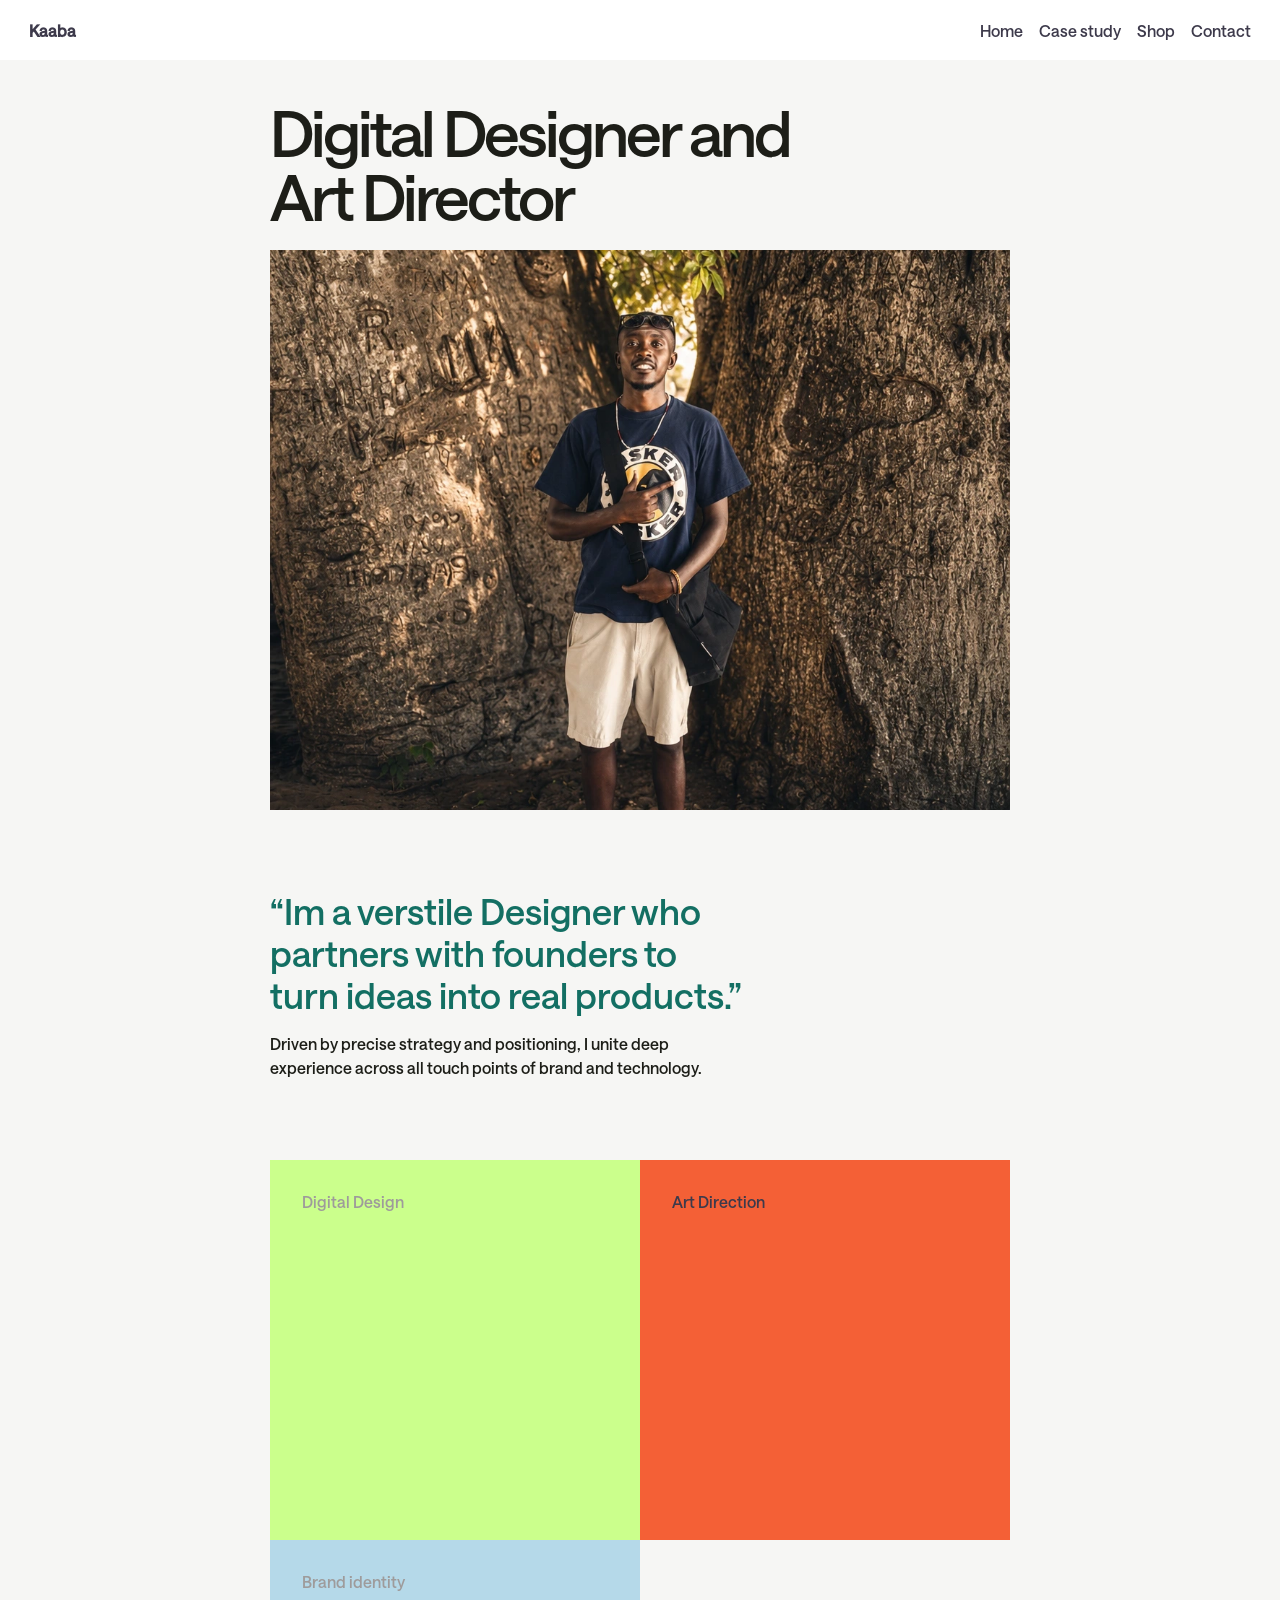
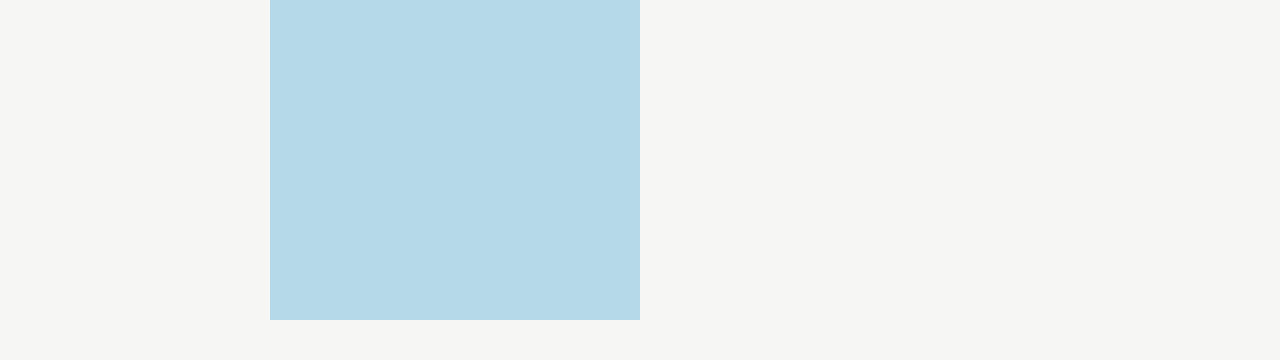
==== commit e0731641: "latest edits" ====
--- a/index.html
+++ b/index.html
@@ -14,23 +14,21 @@
     <ul class="menu-dropdown-list" id="menu-dropdown-list">
       <li class="menu-list-item" ><a href="index.html">Home</a></li>
       <li class="menu-list-item" ><a href="projects.html">Case study</a></li>
-      <!-- <li><a class="menu-item" href="index.html">Blog</a></li> -->
       <li class="menu-list-item" ><a href="shop.html">Shop</a></li>
       <li class="menu-list-item" ><a href="contact.html">Contact</a></li>
-      <div class="cancel-icon" id="cancel-icon">
+      <li class="cancel-icon" id="cancel-icon">
         <img src="/resources/close icon.svg" alt="">
-      </div>
+      </li>
     </ul>
    
 
   
   <header>
-   <h4>Portfolio</h4>
+   <a href="index.html"><h4 class="title">Kaaba</h4></a>
    <nav>
       <ul class="menu">
        <li ><a class="menu-item" href="index.html">Home</a></li>
        <li ><a class="menu-item" href="projects.html">Case study</a></li>
-       <!-- <li><a class="menu-item" href="index.html">Blog</a></li> -->
        <li><a class="menu-item" href="shop.html">Shop</a></li>
        <li ><a class="menu-item" href="index.html">Contact</a></li>
       </ul>
@@ -52,13 +50,13 @@
   </section>
   <section class="Hero-container">
        <div>
-         <h1 class="Hero-text">Digital Designer and <br> Art Director</h1>
-         <p class="paragraph">Hello! I'm Kaaba, a Product designer passionate about turning ideas into visual experiences. <br> I build worlds through design, creating stories and identities that people can see, feel, and connect with.</p>
+         <h1 class="Hero-text">Digital Designer and<br>Art Director</h1>
+         <!-- <p class="paragraph">Hello! I'm Kaaba, a Product designer passionate about turning ideas into visual experiences. <br> I build worlds through design, creating stories and identities that people can see, feel, and connect with.</p> -->
        </div>
 
-       <div class="image">
+      <div class="image">
         <img src="/resources/Image Aug 22, 2026, 11_23_51 PM.webp" alt="">
-       </div>
+      </div>
   </section>
 
  </section>
@@ -69,28 +67,39 @@
     <div class="who-we-are-container">
       <div class="who-we-are-text-1">
         <h2 class="aboutt">  “Im a verstile Designer who partners with founders to turn ideas into real products.”</h2>
+        <div>
+         <p>Driven by precise strategy and positioning, I unite deep experience across all touch points of brand and technology. </p>
+        </div>
       </div>
       
       <div class="who-we-are-text-2">
-        <div>
-         <p class="paragraph">Driven by precise strategy and positioning, I unite deep experience across all touch points of brand and technology. Delivering strategy, visual and experience design and enterprise level technology for websites and applications.</p>
-        </div>
+        
       </div>
       
     </div>
   </section>
 
   <section class="tools">
-    <h2>Tools</h2>
-     <div class="tools-container">
-       <img src="/resources/html5-with-wordmark-color-vector-logo-seeklogo/html5-with-wordmark-color-seeklogo.png" alt="">
-       <img src="/resources/css3-vector-logo-seeklogo/css3-seeklogo.png" alt="">
-       <img src="/resources/pngwing.com.png" alt="">
-       <img src="/resources/javascript-js-vector-logo-seeklogo/javascript-js-seeklogo.png" alt="">
-       <img src="/resources/pngwing.gptcom.png" alt="">
-       
-       
+    
+    <a href="/digitaldesign.html" aria-label="Digital Design">
+      <div class="tools-box">
+      <div class="tools-container one " id="tools-container-one">
+        <div >Digital Design</div>
+      </div>
+    </a>
+    <a href="/artdirection.html">
+       <div class="tools-container two">
+         <div >Art Direction</div>
+       </div>
+    </a>
+     
+    <a href="/brandidentity.html">
+       <div class="tools-container three">
+        <div >Brand identity</div>
+      </div>
+    </a>
      </div>
+   
 
   </section>
  
@@ -98,7 +107,7 @@
  </main>
  
 
-  <script src="index.js"></script>
+  <script src='index.js'></script>
 
 </body>
 
--- a/style.css
+++ b/style.css
@@ -10,6 +10,12 @@
     src: url(/resources/saans-font-family/Saans-TRIAL-Medium.otf);
 }
 
+
+@font-face {
+    font-family: 'saans-medium';
+    src: url(/resources/saans-font-family/Saans-TRIAL-Regular.otf);
+}
+
 @font-face {
     font-family: 'saans-light' ;
     src: url(/resources/saans-font-family/Saans-TRIAL-Light.otf);
@@ -18,19 +24,25 @@
 a{
     text-decoration: none;
     color: #3d3a4b;
+    font-size: 16px;
+}
+
+.title {
+    cursor: pointer;
+}
+
+p{
+    font-size: 16px;
+    line-height: 150%;
+
 }
 
 .paragraph{
-    font-family: 'saans-light';
-    font-weight: 300;
-    line-height: 150%;
-    grid-column: span 2;
+    font-size: clamp(16px ,4vw ,24px);
+    font-family: 'saans-medium';
+    line-height: 130%;
     margin-bottom: 1rem;
-   
-
-}
-
-
+}
 
 .menu-dropdown-list{
     list-style-type: none;
@@ -60,8 +72,6 @@
 
 
 .cancel-icon {
-    width: 40px;
-    height: 40px;
     position: fixed;
     top: 10px;
     right: 10px;
@@ -70,20 +80,19 @@
 
 h1{
     font-family: 'saans';
-    font-size: clamp(64px , 5vw, 96px);
+    font-size: clamp(48px , 5vw, 96px);
     line-height: 100%;
     letter-spacing: -3px;
-    margin: 1.4rem 0 ;
+    margin-bottom: 1.4rem;
     font-weight: 500;
+    
 }
 
 h2{
 
    font-family: 'saans';
-   font-weight: 200;
-   font-size:clamp( 40px ,5vw, 56px);
-   letter-spacing: -1px;
-  
+   font-size:clamp( 28px ,5vw, 36px);
+   font-weight: 300;
 }
 
 h3{
@@ -93,8 +102,7 @@
 
 h4{
     font-family: 'saans';
-    margin-bottom: 1rem;
-    font-weight: 300;
+    font-weight: 800;
 
 }
 
@@ -105,31 +113,35 @@
 }
 
 
+
+
 html body{
     font-family:'saans' ;
     font-weight: normal;
-    color: #3d3a4b;
-    overflow-x: hidden;
-    height: fit-content;
-}
-
+    color: #1d1e18;
+    
+}
 
 main{
     display: grid;
     grid-template-columns: 1fr 3fr 1fr;
     justify-items: stretch;
-    gap: 24px 24px;
+    /* gap:clamp(12px , 2vw, 24px); */
     height: fit-content;
     width: 100%;
     padding: 0 24px ;
-    margin-top: 80px;
-}
-
-
+    margin-top: clamp(60px, 2vw , 80px);
+    background-color: #f6f6f4;
+    min-height: 100vh
+    
+}
+
+section{
+    padding: 40px 0;
+}
 
 .intro{
-    grid-column: span 3;
-    
+    grid-column: span 3;    
 }
 
 
@@ -139,7 +151,7 @@
     display: flex;
     justify-content: space-between;
     align-items: center;
-    height: 80px;
+    height: clamp(60px, 2vw , 80px);
     padding: 1.8rem;
     width: 100%;
     position: fixed;
@@ -154,61 +166,75 @@
     list-style-type: none;
 }
 
-
 .menu-item {
     margin-left: 1rem;
     color: #3d3a4b;
 }
 
-
-
-
 .menu-icon{
     cursor: pointer;
+   
+}
+
+.menu-icon img {
     width: 40px;
     height: 40px;
 }
 
 
+.menu-list-item {
+    cursor: pointer;
+
+}
+
+
 
 
 /* hero section */
 
 
-.Section {
-    display: flex;
-    flex-direction: column;
-    gap: 24px;
-    height: 50%;
-}
 
 
 .Hero-container{
- display: grid;
- grid-template-columns: repeat(4 1fr);
- gap:  16px;
+    overflow: hidden;
+
 } 
 
-
-div > img{
+.image{
+  width: 100%;
+  max-height: 560px;
+  overflow: hidden;
+  display: flex;
+  justify-content: center;
+  align-items: center;
+  
+}
+
+.image img {
+    object-position: center;
+}
+
+.image-wrapper{
+            /* cropped height */
+  overflow: hidden;
+  object-fit: cover;
+  transition: height 0.4s ease;
+
+}
+
+div img{
     width: 100%;
     height: 100%;
-    
-}
-
-.image{
-    max-height: 600px;
-    
-}
-
-
-
-.image img{
-  width: 100%;
-  height: 100%;
-  object-fit: cover;
-  object-position: 20% 40%;
-  
+    display: block;
+}
+
+.image .expanded .image-wrapper {
+  height: auto;
+}
+
+.image .expanded .view-more {
+  opacity: 0;
+  pointer-events: none;
 }
 
 .text-box{
@@ -219,7 +245,7 @@
 }
 
 
-
+/* /*ABOUT SECTION* */
 
 .About-section{
     grid-column: span 3;
@@ -232,28 +258,67 @@
 }
 .aboutt{
     color: #136f63;
-}
-
-
+    margin-bottom: 1 rem;
+}
 
 .story{
+   grid-column: 2 / 3;
+}
+
+.tools{
    grid-column: 2 / 4;
 }
 
-
+.tools-container{
+   min-height: 380px;
+   width: 100%;
+   cursor: pointer;
+   padding: 2rem;
+   position: relative;
+   transition: transform 0.3s ease;
+}
+
+
+.tools-container .one :hover{
+  transform: rotate(2deg);
+}
+
+.one {
+  background-color: #cbff8c;
+  color: rgb(158, 155, 155);
+  
+
+}
+
+.two {
+    background-color: #f46036;
+    
+}
+
+.three {
+    background-color: #b5d9e9;
+    color: rgb(158, 155, 155);
+}
+
+.tools-box {
+    display: grid;
+    grid-template-columns: 1fr 1fr;
+}
 
 
 .who-we-are-container {
    display: grid;
    grid-template-columns: repeat(2, 1fr);
-   gap: 24px;
-   margin-top: 80px;
+   gap: clamp(12px, 5vw , 24px);
 }
 
 .who-we-are-heading{
     grid-column: span 3;
 }
 .who-we-are-text-1 {
+    display: flex;
+    flex-direction: column;
+    gap: 1rem;
     grid-column: span 1;
 }
 
@@ -263,21 +328,40 @@
     
 }
 
+.view-more {
+  position: absolute;
+  bottom: 12px;
+  left: 50%;
+  transform: translateX(-50%);
+  padding: 6px 16px;
+  border: none;
+  border-radius: 4px;
+  background: rgba(0, 0, 0, 0.6);
+  color: #fff;
+  cursor: pointer;
+  transition: opacity 0.3s ease;
+}
+
+.shop-cover{
+    max-height: 400px;
+    overflow: hidden;
+}
+
+.shop-cover img {
+    object-fit: cover;
+}
 
 
 
 
 .shop{
-    min-height: 100vh;
-    background-color: #d0f4de;
-    margin-top: 80px;
-}
-
-.shop > .container {
-    position: relative;
-    height: 100%;
-}
-
+     grid-column: 1 / 4;
+     padding:  0;
+     
+}
+.shop-section{
+    grid-column: 2 / 3;
+}
 
 .coming-soon-h1{
   position: absolute;
@@ -286,7 +370,6 @@
   transform: translate(-50%, -50%);
 }
 
-
 .client-details{
     overflow: hidden;
 }
@@ -298,31 +381,6 @@
     cursor: pointer;
 }
 
-.tools{
-   grid-column: 2 / 4;
-   margin-top: 80px;
-
-}
-
-.tools-container{
-    display: flex;
-    gap: 16px;
-    align-items: top;
-    flex-wrap: wrap;
-    margin-top: 40px;
-
-}
-
-
-.tools-container >img{
-    width: 60px;
-    padding: 0.4rem;
-    
-   
-}
-
-
-
 footer{
     /* background-color: #d0f4de; */
     height: 30dvh;
@@ -371,6 +429,13 @@
 
 @media (max-width: 768px) {
 
+.All-work-section{
+    display: none;
+}
+
+ section{
+    padding: 40px  0 ;
+}
 
  .Hero-container{
     grid-column: span 4;
@@ -406,23 +471,36 @@
 }
 
 .who-we-are-text-1 {
+    grid-column: span 3;
+}
+
+.who-we-are-text-2 {
+    grid-column: span 3;
+}
+
+
+.client-details {
+    grid-column: span 3;
+
+}
+
+
+
+.tools{
+  grid-column: span 4;
+
+}
+
+.tools-container{
     grid-column: span 2;
 }
 
-.who-we-are-text-2 {
-    grid-column: span 2;
-}
-
-.client-details {
-    grid-column: span 3;
-
-}
-
-.tools{
-   grid-column: 1 / 4;
-   margin-top: 80px;
-
-}
+.tools-box {
+    grid-template-columns: 1fr;
+}
+
+
+
 
 
 
@@ -435,12 +513,31 @@
 
 
 @media (min-width: 768px) and (max-width: 1024px) {
+
+.menu-icon{
+    display: none;
+ }
 
 .Hero-container {
     grid-column: 2 / 4;
 }
 
 
+.story{
+    grid-column: 2 /4;
+}
+
+ .tools{
+   grid-column: 2 / 4;
+
+}
+
+
+
+
+
+
+
 
 
 
@@ -453,5 +550,14 @@
  .menu-icon{
     display: none;
  }
+
+ .story{
+    grid-column: 2 /4;
+}
+
+ .tools{
+   grid-column: 2 / 3;
+
+}
     
 }
